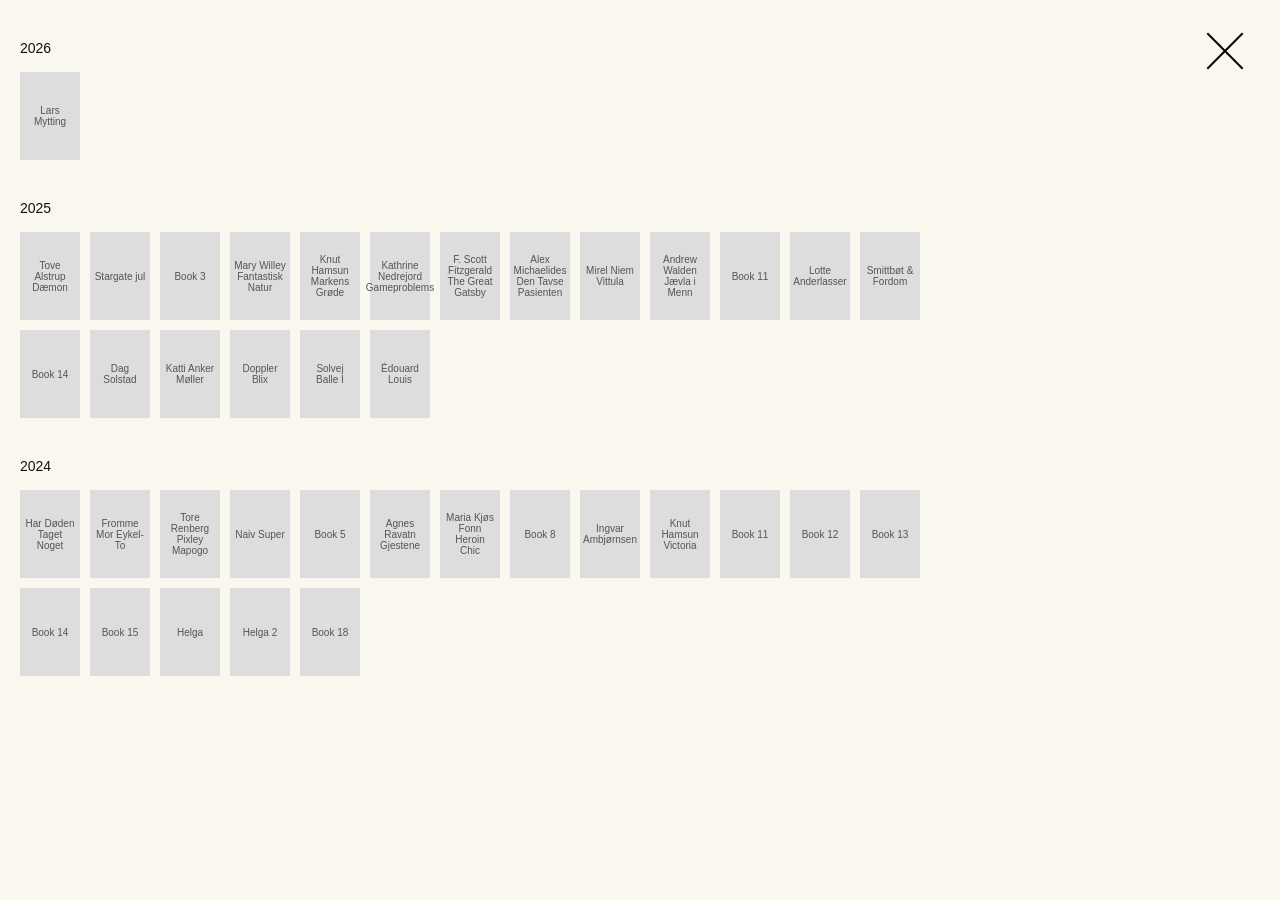
==== books.html @ 2b705463 "garden pages added" ====
<!DOCTYPE html>
<html lang="en">
<head>
    <meta charset="UTF-8">
    <meta name="viewport" content="width=device-width, initial-scale=1.0">
    <title>Books | Maia Piechocki</title>
    <style>
        body {
            background-color: #faf7ee;
            margin: 0;
            padding: 40px 20px;
            font-family: sans-serif;
        }

        .page-wrapper {
            max-width: 960px;
            position: relative;
        }

        .close-btn {
    position: fixed;
    top: 20px;
    right: 20px;
    cursor: pointer;
    width: 60px;
    height: 60px;
    }

    .close-btn::before,
    .close-btn::after {
        content: '';
        display: block;
        width: 50px;
        height: 2px;
        background: black;
        transform-origin: center;
        position: absolute;
        top: 50%;
    }
    .close-btn::before { transform: rotate(45deg); }
    .close-btn::after  { transform: rotate(-45deg); }

        .year-section {
            margin-bottom: 40px;
        }

        .year-label {
            font-size: 14px;
            margin: 0 0 16px 0;
            font-weight: normal;
            color: #111;
        }

        .book-grid {
            display: flex;
            flex-wrap: wrap;
            gap: 10px;
        }

        .book-cover {
            width: 60px;
            height: 88px;
            object-fit: cover;
            display: block;
            cursor: pointer;
            transition: opacity 0.2s;
        }

        .book-cover:hover {
            opacity: 0.75;
        }

        .book-placeholder {
            width: 60px;
            height: 88px;
            background-color: #ddd;
            display: flex;
            align-items: center;
            justify-content: center;
            font-size: 10px;
            text-align: center;
            padding: 4px;
            box-sizing: border-box;
            color: #555;
        }
    </style>
</head>
<body>
<div class="page-wrapper">

    <a href="garden.html" class="close-btn" aria-label="Close"></a>

    <div class="year-section">
        <p class="year-label">2026</p>
        <div class="book-grid">
            <div class="book-placeholder">Lars Mytting</div>
        </div>
    </div>

    <div class="year-section">
        <p class="year-label">2025</p>
        <div class="book-grid">
            <div class="book-placeholder">Tove Alstrup Dæmon</div>
            <div class="book-placeholder">Stargate jul</div>
            <div class="book-placeholder">Book 3</div>
            <div class="book-placeholder">Mary Willey Fantastisk Natur</div>
            <div class="book-placeholder">Knut Hamsun Markens Grøde</div>
            <div class="book-placeholder">Kathrine Nedrejord Gameproblems</div>
            <div class="book-placeholder">F. Scott Fitzgerald The Great Gatsby</div>
            <div class="book-placeholder">Alex Michaelides Den Tavse Pasienten</div>
            <div class="book-placeholder">Mirel Niem Vittula</div>
            <div class="book-placeholder">Andrew Walden Jævla i Menn</div>
            <div class="book-placeholder">Book 11</div>
            <div class="book-placeholder">Lotte Anderlasser</div>
            <div class="book-placeholder">Smittbøt &amp; Fordom</div>
            <div class="book-placeholder">Book 14</div>
            <div class="book-placeholder">Dag Solstad</div>
            <div class="book-placeholder">Katti Anker Møller</div>
            <div class="book-placeholder">Doppler Blix</div>
            <div class="book-placeholder">Solvej Balle I</div>
            <div class="book-placeholder">Édouard Louis</div>
        </div>
    </div>

    <div class="year-section">
        <p class="year-label">2024</p>
        <div class="book-grid">
            <div class="book-placeholder">Har Døden Taget Noget</div>
            <div class="book-placeholder">Fromme Mor Eykel-To</div>
            <div class="book-placeholder">Tore Renberg Pixley Mapogo</div>
            <div class="book-placeholder">Naiv Super</div>
            <div class="book-placeholder">Book 5</div>
            <div class="book-placeholder">Agnes Ravatn Gjestene</div>
            <div class="book-placeholder">Maria Kjøs Fonn Heroin Chic</div>
            <div class="book-placeholder">Book 8</div>
            <div class="book-placeholder">Ingvar Ambjørnsen</div>
            <div class="book-placeholder">Knut Hamsun Victoria</div>
            <div class="book-placeholder">Book 11</div>
            <div class="book-placeholder">Book 12</div>
            <div class="book-placeholder">Book 13</div>
            <div class="book-placeholder">Book 14</div>
            <div class="book-placeholder">Book 15</div>
            <div class="book-placeholder">Helga</div>
            <div class="book-placeholder">Helga 2</div>
            <div class="book-placeholder">Book 18</div>
        </div>
    </div>

</div>
</body>
</html>
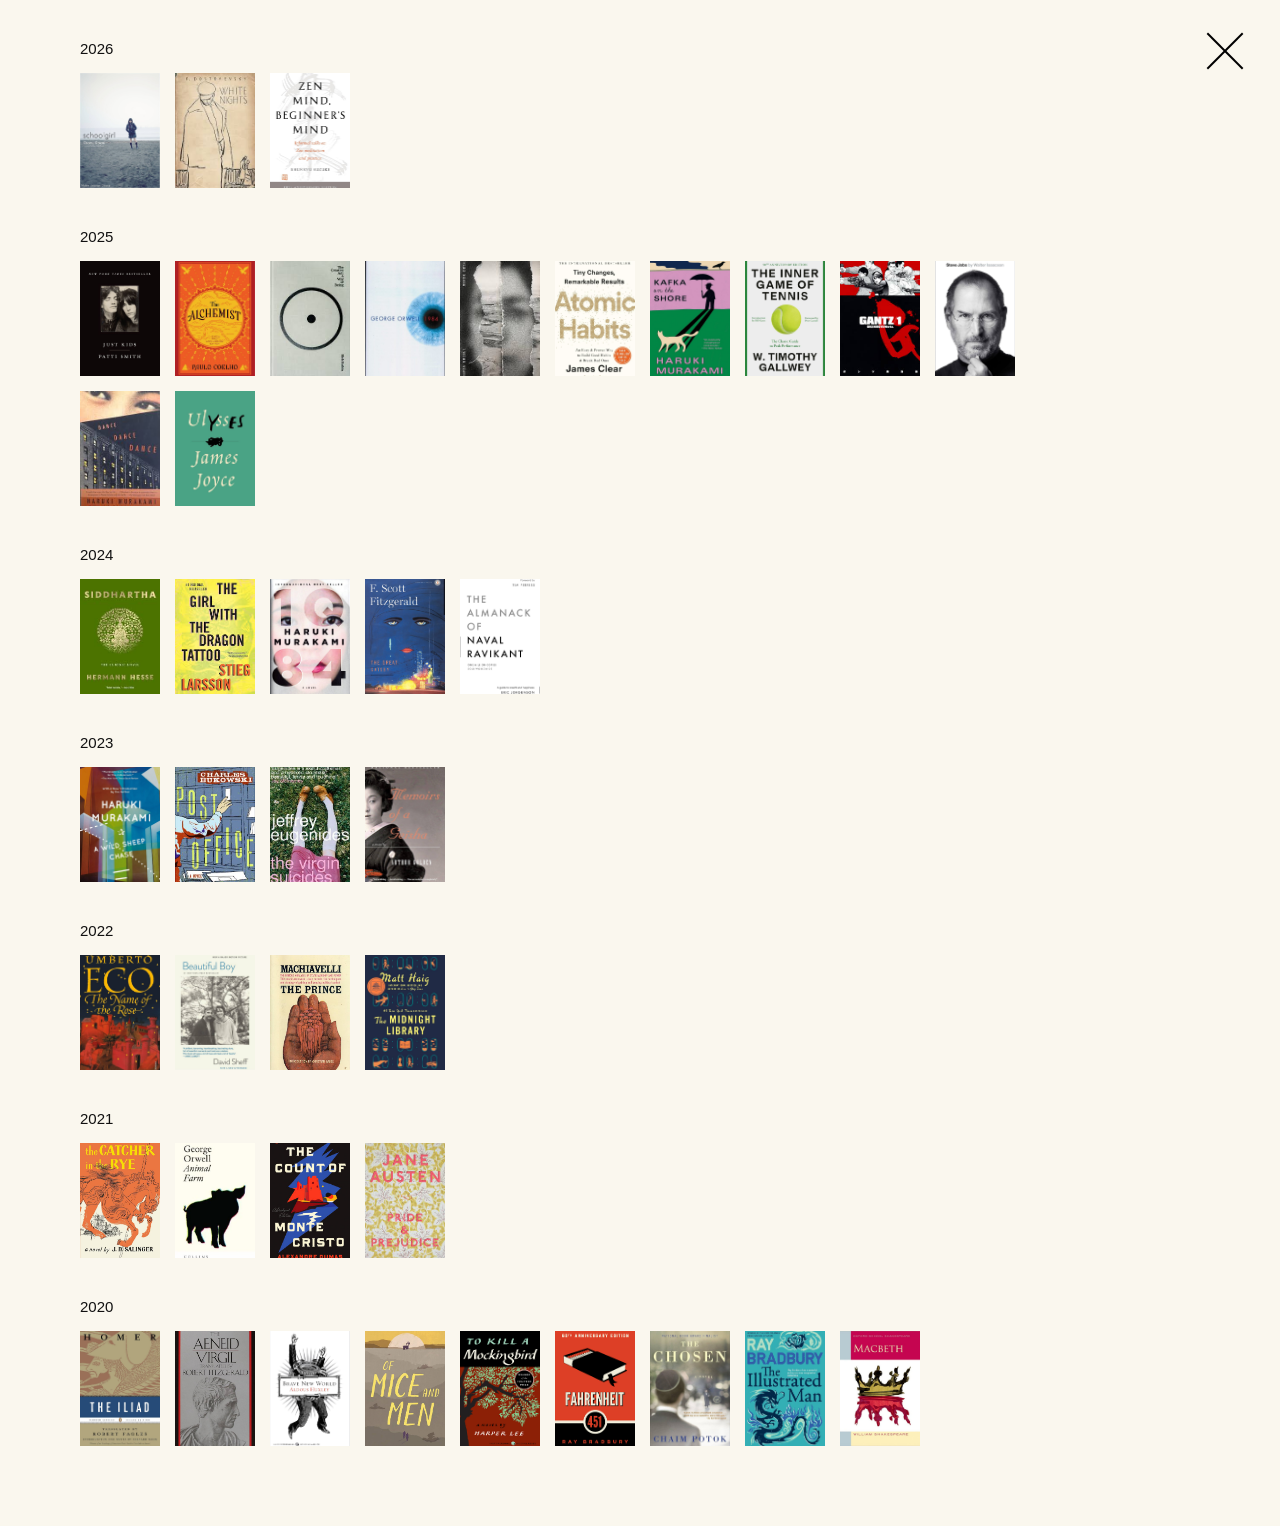
==== commit c08aff53: "garden v1" ====
--- a/books.html
+++ b/books.html
@@ -10,6 +10,7 @@
             margin: 0;
             padding: 40px 20px;
             font-family: sans-serif;
+            margin-left: 60px;
         }
 
         .page-wrapper {
@@ -18,34 +19,34 @@
         }
 
         .close-btn {
-    position: fixed;
-    top: 20px;
-    right: 20px;
-    cursor: pointer;
-    width: 60px;
-    height: 60px;
-    }
+            position: fixed;
+            top: 20px;
+            right: 20px;
+            cursor: pointer;
+            width: 60px;
+            height: 60px;
+        }
 
-    .close-btn::before,
-    .close-btn::after {
-        content: '';
-        display: block;
-        width: 50px;
-        height: 2px;
-        background: black;
-        transform-origin: center;
-        position: absolute;
-        top: 50%;
-    }
-    .close-btn::before { transform: rotate(45deg); }
-    .close-btn::after  { transform: rotate(-45deg); }
+        .close-btn::before,
+        .close-btn::after {
+            content: '';
+            display: block;
+            width: 50px;
+            height: 2px;
+            background: black;
+            transform-origin: center;
+            position: absolute;
+            top: 50%;
+        }
+        .close-btn::before { transform: rotate(45deg); }
+        .close-btn::after  { transform: rotate(-45deg); }
 
         .year-section {
             margin-bottom: 40px;
         }
 
         .year-label {
-            font-size: 14px;
+            font-size: 15px;
             margin: 0 0 16px 0;
             font-weight: normal;
             color: #111;
@@ -54,34 +55,28 @@
         .book-grid {
             display: flex;
             flex-wrap: wrap;
-            gap: 10px;
+            gap: 15px;
+
         }
 
-        .book-cover {
-            width: 60px;
-            height: 88px;
-            object-fit: cover;
+        .book {
+            width: 80px;
+            height: 115px;
+            overflow: hidden;
+            flex-shrink: 0;
             display: block;
-            cursor: pointer;
             transition: opacity 0.2s;
         }
 
-        .book-cover:hover {
+        .book:hover {
             opacity: 0.75;
         }
 
-        .book-placeholder {
-            width: 60px;
-            height: 88px;
-            background-color: #ddd;
-            display: flex;
-            align-items: center;
-            justify-content: center;
-            font-size: 10px;
-            text-align: center;
-            padding: 4px;
-            box-sizing: border-box;
-            color: #555;
+        .book img {
+            width: 100%;
+            height: 100%;
+            object-fit: cover;
+            display: block;
         }
     </style>
 </head>
@@ -93,58 +88,94 @@
     <div class="year-section">
         <p class="year-label">2026</p>
         <div class="book-grid">
-            <div class="book-placeholder">Lars Mytting</div>
+            <a class="book" href="https://www.goodreads.com/review/show/8318300298?book_show_action=false" target="_blank"><img src="books/schoolgirl.jpg" alt="Schoolgirl"></a>
+            <a class="book" href="https://www.goodreads.com/review/show/8318323016?book_show_action=false" target="_blank"><img src="books/whitenights.jpg" alt="Schoolgirl"></a>
+            <a class="book" href="https://www.goodreads.com/book/show/12483882-schoolgirl" target="_blank"><img src="books/zen.jpg" alt="Schoolgirl"></a>
         </div>
     </div>
 
     <div class="year-section">
         <p class="year-label">2025</p>
         <div class="book-grid">
-            <div class="book-placeholder">Tove Alstrup Dæmon</div>
-            <div class="book-placeholder">Stargate jul</div>
-            <div class="book-placeholder">Book 3</div>
-            <div class="book-placeholder">Mary Willey Fantastisk Natur</div>
-            <div class="book-placeholder">Knut Hamsun Markens Grøde</div>
-            <div class="book-placeholder">Kathrine Nedrejord Gameproblems</div>
-            <div class="book-placeholder">F. Scott Fitzgerald The Great Gatsby</div>
-            <div class="book-placeholder">Alex Michaelides Den Tavse Pasienten</div>
-            <div class="book-placeholder">Mirel Niem Vittula</div>
-            <div class="book-placeholder">Andrew Walden Jævla i Menn</div>
-            <div class="book-placeholder">Book 11</div>
-            <div class="book-placeholder">Lotte Anderlasser</div>
-            <div class="book-placeholder">Smittbøt &amp; Fordom</div>
-            <div class="book-placeholder">Book 14</div>
-            <div class="book-placeholder">Dag Solstad</div>
-            <div class="book-placeholder">Katti Anker Møller</div>
-            <div class="book-placeholder">Doppler Blix</div>
-            <div class="book-placeholder">Solvej Balle I</div>
-            <div class="book-placeholder">Édouard Louis</div>
+            <a class="book" href="https://www.goodreads.com/book/show/12483882-schoolgirl" target="_blank"><img src="books/justkids.jpg" alt="Schoolgirl"></a>
+            <a class="book" href="https://www.goodreads.com/book/show/12483882-schoolgirl" target="_blank"><img src="books/alchemist.jpg" alt="Schoolgirl"></a>
+            <a class="book" href="https://www.goodreads.com/book/show/12483882-schoolgirl" target="_blank"><img src="books/rick.jpg" alt="Schoolgirl"></a>
+            <a class="book" href="https://www.goodreads.com/book/show/12483882-schoolgirl" target="_blank"><img src="books/1984.jpg" alt="Schoolgirl"></a>
+            <a class="book" href="https://www.goodreads.com/book/show/12483882-schoolgirl" target="_blank"><img src="books/minor.jpg" alt="Schoolgirl"></a>
+            <a class="book" href="https://www.goodreads.com/book/show/12483882-schoolgirl" target="_blank"><img src="books/atomic.jpg" alt="Schoolgirl"></a>
+            <a class="book" href="https://www.goodreads.com/book/show/12483882-schoolgirl" target="_blank"><img src="books/kafkashor.jpg" alt="Schoolgirl"></a>
+            <a class="book" href="https://www.goodreads.com/book/show/12483882-schoolgirl" target="_blank"><img src="books/tennis.jpg" alt="Schoolgirl"></a>
+            <a class="book" href="https://www.goodreads.com/book/show/12483882-schoolgirl" target="_blank"><img src="books/gantz.jpg" alt="Schoolgirl"></a>
+            <a class="book" href="https://www.goodreads.com/book/show/12483882-schoolgirl" target="_blank"><img src="books/steve.jpg" alt="Schoolgirl"></a>
+            <a class="book" href="https://www.goodreads.com/book/show/12483882-schoolgirl" target="_blank"><img src="books/dance.jpg" alt="Schoolgirl"></a>
+            <a class="book" href="https://www.goodreads.com/book/show/12483882-schoolgirl" target="_blank"><img src="books/ulysses.jpg" alt="Schoolgirl"></a>
+
         </div>
     </div>
 
     <div class="year-section">
         <p class="year-label">2024</p>
         <div class="book-grid">
-            <div class="book-placeholder">Har Døden Taget Noget</div>
-            <div class="book-placeholder">Fromme Mor Eykel-To</div>
-            <div class="book-placeholder">Tore Renberg Pixley Mapogo</div>
-            <div class="book-placeholder">Naiv Super</div>
-            <div class="book-placeholder">Book 5</div>
-            <div class="book-placeholder">Agnes Ravatn Gjestene</div>
-            <div class="book-placeholder">Maria Kjøs Fonn Heroin Chic</div>
-            <div class="book-placeholder">Book 8</div>
-            <div class="book-placeholder">Ingvar Ambjørnsen</div>
-            <div class="book-placeholder">Knut Hamsun Victoria</div>
-            <div class="book-placeholder">Book 11</div>
-            <div class="book-placeholder">Book 12</div>
-            <div class="book-placeholder">Book 13</div>
-            <div class="book-placeholder">Book 14</div>
-            <div class="book-placeholder">Book 15</div>
-            <div class="book-placeholder">Helga</div>
-            <div class="book-placeholder">Helga 2</div>
-            <div class="book-placeholder">Book 18</div>
+            <a class="book" href="https://www.goodreads.com/book/show/12483882-schoolgirl" target="_blank"><img src="books/sidartha.jpg" alt="Schoolgirl"></a>
+            <a class="book" href="https://www.goodreads.com/book/show/12483882-schoolgirl" target="_blank"><img src="books/girldragon.jpg" alt="Schoolgirl"></a>
+            <a class="book" href="https://www.goodreads.com/book/show/12483882-schoolgirl" target="_blank"><img src="books/1q84.jpg" alt="Schoolgirl"></a>
+            <a class="book" href="https://www.goodreads.com/book/show/12483882-schoolgirl" target="_blank"><img src="books/gatsby.jpg" alt="Schoolgirl"></a>
+            <a class="book" href="https://www.goodreads.com/book/show/12483882-schoolgirl" target="_blank"><img src="books/almanack.jpg" alt="Schoolgirl"></a>
+
         </div>
     </div>
+
+    <div class="year-section">
+        <p class="year-label">2023</p>
+        <div class="book-grid">
+            <a class="book" href="https://www.goodreads.com/book/show/12483882-schoolgirl" target="_blank"><img src="books/sheepchase.jpg" alt="Schoolgirl"></a>
+            <a class="book" href="https://www.goodreads.com/book/show/12483882-schoolgirl" target="_blank"><img src="books/postoffice.jpg" alt="Schoolgirl"></a>
+            <a class="book" href="https://www.goodreads.com/book/show/12483882-schoolgirl" target="_blank"><img src="books/virginsuicides.jpg" alt="Schoolgirl"></a>
+            <a class="book" href="https://www.goodreads.com/book/show/12483882-schoolgirl" target="_blank"><img src="books/geisha.jpg" alt="Schoolgirl"></a>
+
+
+        </div>
+    </div>
+
+    <div class="year-section">
+        <p class="year-label">2022</p>
+        <div class="book-grid">
+            <a class="book" href="https://www.goodreads.com/book/show/12483882-schoolgirl" target="_blank"><img src="books/umberto.jpg" alt="Schoolgirl"></a>
+            <a class="book" href="https://www.goodreads.com/book/show/12483882-schoolgirl" target="_blank"><img src="books/beautifulboy.jpg" alt="Schoolgirl"></a>
+            <a class="book" href="https://www.goodreads.com/book/show/12483882-schoolgirl" target="_blank"><img src="books/prince.jpg" alt="Schoolgirl"></a>
+            <a class="book" href="https://www.goodreads.com/book/show/12483882-schoolgirl" target="_blank"><img src="books/midnightlibrary.jpg" alt="Schoolgirl"></a>
+
+        </div>
+    </div>
+
+    <div class="year-section">
+        <p class="year-label">2021</p>
+        <div class="book-grid">
+            <a class="book" href="https://www.goodreads.com/book/show/12483882-schoolgirl" target="_blank"><img src="books/catcher.jpg" alt="Schoolgirl"></a>
+            <a class="book" href="https://www.goodreads.com/book/show/12483882-schoolgirl" target="_blank"><img src="books/animalfarm.jpg" alt="Schoolgirl"></a>
+            <a class="book" href="https://www.goodreads.com/book/show/12483882-schoolgirl" target="_blank"><img src="books/countmonte.jpg" alt="Schoolgirl"></a>
+            <a class="book" href="https://www.goodreads.com/book/show/12483882-schoolgirl" target="_blank"><img src="books/prideprejudice.jpg" alt="Schoolgirl"></a>
+
+
+        </div>
+    </div>
+
+    <div class="year-section">
+        <p class="year-label">2020</p>
+        <div class="book-grid">
+            <a class="book" href="https://www.goodreads.com/book/show/12483882-schoolgirl" target="_blank"><img src="books/illiad.jpg" alt="Schoolgirl"></a>
+            <a class="book" href="https://www.goodreads.com/book/show/12483882-schoolgirl" target="_blank"><img src="books/aenead.jpg" alt="Schoolgirl"></a>
+            <a class="book" href="https://www.goodreads.com/book/show/12483882-schoolgirl" target="_blank"><img src="books/bravenew.jpg" alt="Schoolgirl"></a>
+            <a class="book" href="https://www.goodreads.com/book/show/12483882-schoolgirl" target="_blank"><img src="books/micemen.jpg" alt="Schoolgirl"></a>
+            <a class="book" href="https://www.goodreads.com/book/show/12483882-schoolgirl" target="_blank"><img src="books/mocking.png" alt="Schoolgirl"></a>
+            <a class="book" href="https://www.goodreads.com/book/show/12483882-schoolgirl" target="_blank"><img src="books/farenheit.png" alt="Schoolgirl"></a>
+            <a class="book" href="https://www.goodreads.com/book/show/12483882-schoolgirl" target="_blank"><img src="books/chosen.jpg" alt="Schoolgirl"></a>
+            <a class="book" href="https://www.goodreads.com/book/show/12483882-schoolgirl" target="_blank"><img src="books/illustrated.png" alt="Schoolgirl"></a>
+            <a class="book" href="https://www.goodreads.com/book/show/12483882-schoolgirl" target="_blank"><img src="books/macbeth.jpg" alt="Schoolgirl"></a>
+
+        </div>
+    </div>
+    
 
 </div>
 </body>
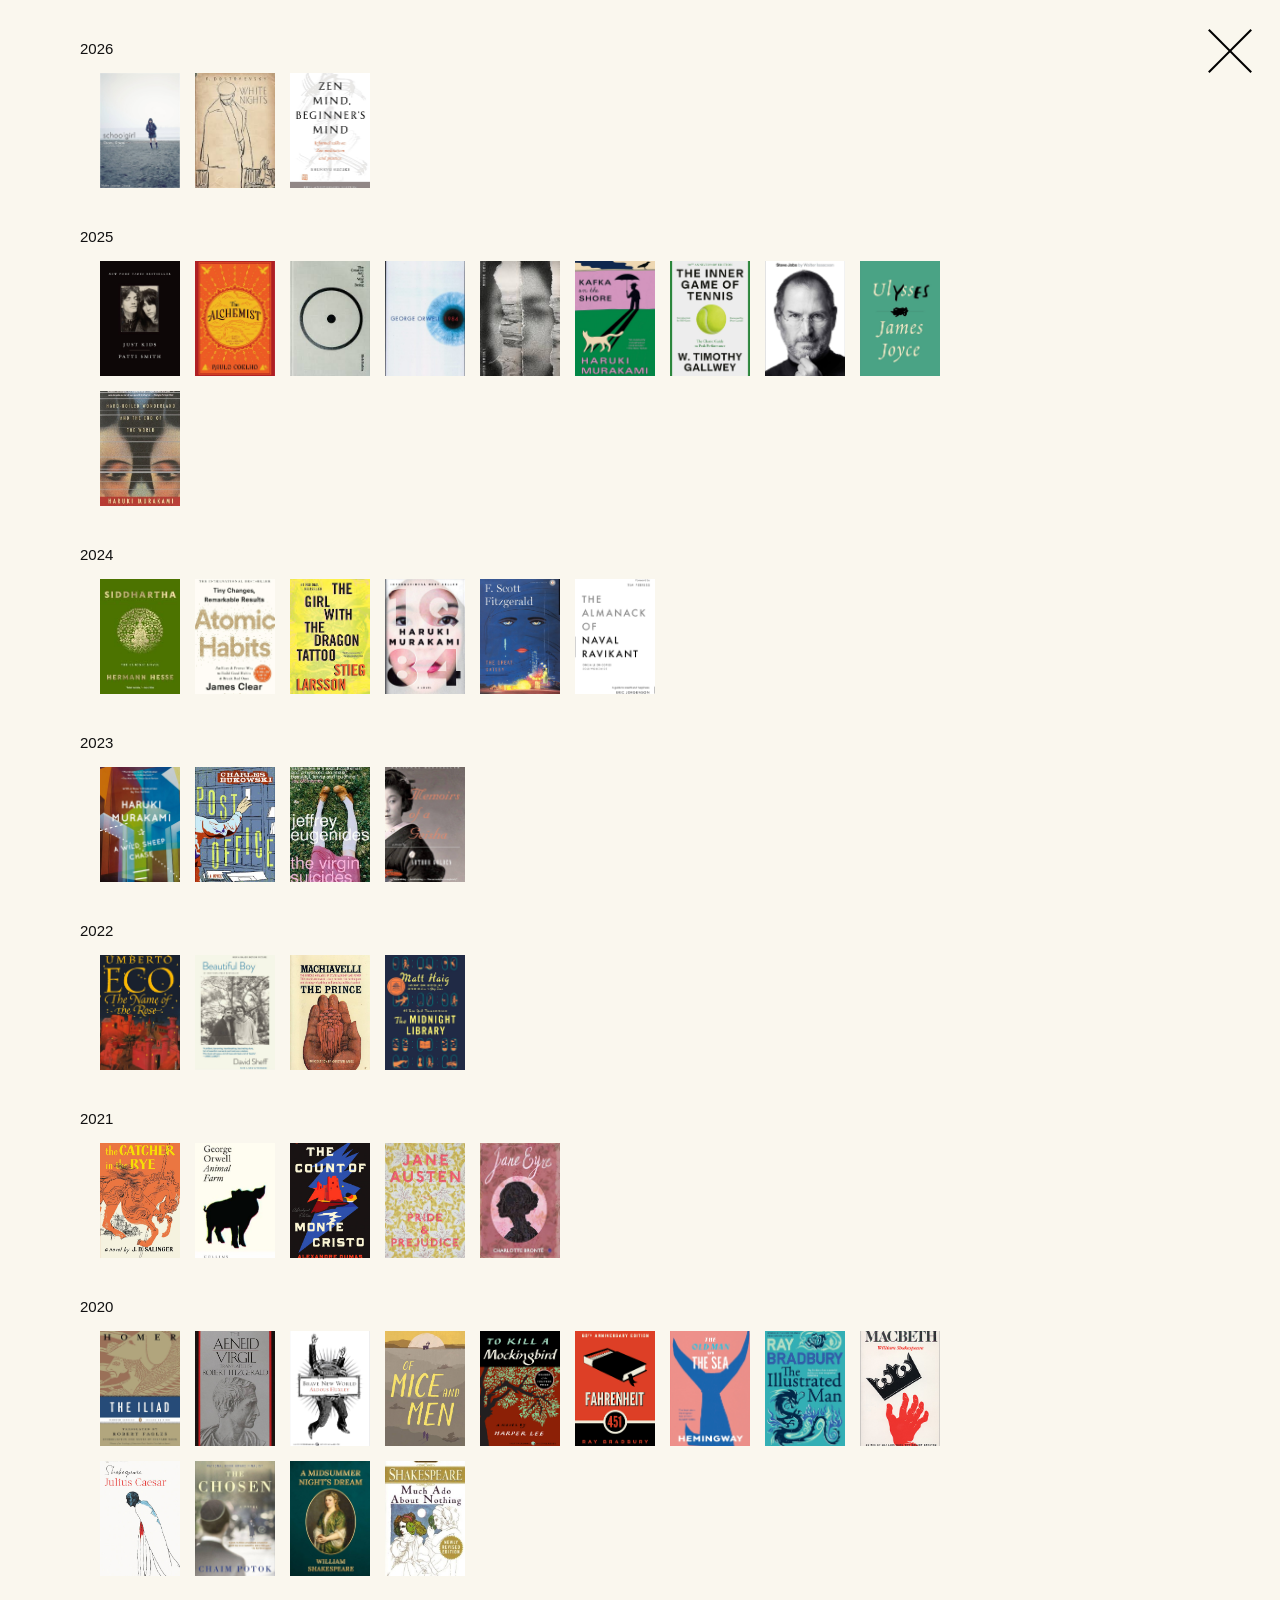
==== commit f5b11dd0: "books v2" ====
--- a/books.html
+++ b/books.html
@@ -3,6 +3,7 @@
 <head>
     <meta charset="UTF-8">
     <meta name="viewport" content="width=device-width, initial-scale=1.0">
+    <link rel="icon" type="image/png" href="sage.png">
     <title>Books | Maia Piechocki</title>
     <style>
         body {
@@ -31,7 +32,7 @@
         .close-btn::after {
             content: '';
             display: block;
-            width: 50px;
+            width: 60px;
             height: 2px;
             background: black;
             transform-origin: center;
@@ -56,6 +57,8 @@
             display: flex;
             flex-wrap: wrap;
             gap: 15px;
+            margin-right: 20px;
+            margin-left: 20px;
 
         }
 
@@ -89,26 +92,24 @@
         <p class="year-label">2026</p>
         <div class="book-grid">
             <a class="book" href="https://www.goodreads.com/review/show/8318300298?book_show_action=false" target="_blank"><img src="books/schoolgirl.jpg" alt="Schoolgirl"></a>
-            <a class="book" href="https://www.goodreads.com/review/show/8318323016?book_show_action=false" target="_blank"><img src="books/whitenights.jpg" alt="Schoolgirl"></a>
-            <a class="book" href="https://www.goodreads.com/book/show/12483882-schoolgirl" target="_blank"><img src="books/zen.jpg" alt="Schoolgirl"></a>
+            <a class="book" href="https://www.goodreads.com/review/show/8318323016?book_show_action=false" target="_blank"><img src="books/whitenights.jpg" alt="White Nights"></a>
+            <a class="book" href="https://www.goodreads.com/review/show/8418548493?book_show_action=false" target="_blank"><img src="books/zen.jpg" alt="Zen Mind, Beginner's Mind"></a>
         </div>
     </div>
 
     <div class="year-section">
         <p class="year-label">2025</p>
         <div class="book-grid">
-            <a class="book" href="https://www.goodreads.com/book/show/12483882-schoolgirl" target="_blank"><img src="books/justkids.jpg" alt="Schoolgirl"></a>
-            <a class="book" href="https://www.goodreads.com/book/show/12483882-schoolgirl" target="_blank"><img src="books/alchemist.jpg" alt="Schoolgirl"></a>
-            <a class="book" href="https://www.goodreads.com/book/show/12483882-schoolgirl" target="_blank"><img src="books/rick.jpg" alt="Schoolgirl"></a>
-            <a class="book" href="https://www.goodreads.com/book/show/12483882-schoolgirl" target="_blank"><img src="books/1984.jpg" alt="Schoolgirl"></a>
-            <a class="book" href="https://www.goodreads.com/book/show/12483882-schoolgirl" target="_blank"><img src="books/minor.jpg" alt="Schoolgirl"></a>
-            <a class="book" href="https://www.goodreads.com/book/show/12483882-schoolgirl" target="_blank"><img src="books/atomic.jpg" alt="Schoolgirl"></a>
-            <a class="book" href="https://www.goodreads.com/book/show/12483882-schoolgirl" target="_blank"><img src="books/kafkashor.jpg" alt="Schoolgirl"></a>
-            <a class="book" href="https://www.goodreads.com/book/show/12483882-schoolgirl" target="_blank"><img src="books/tennis.jpg" alt="Schoolgirl"></a>
-            <a class="book" href="https://www.goodreads.com/book/show/12483882-schoolgirl" target="_blank"><img src="books/gantz.jpg" alt="Schoolgirl"></a>
-            <a class="book" href="https://www.goodreads.com/book/show/12483882-schoolgirl" target="_blank"><img src="books/steve.jpg" alt="Schoolgirl"></a>
-            <a class="book" href="https://www.goodreads.com/book/show/12483882-schoolgirl" target="_blank"><img src="books/dance.jpg" alt="Schoolgirl"></a>
-            <a class="book" href="https://www.goodreads.com/book/show/12483882-schoolgirl" target="_blank"><img src="books/ulysses.jpg" alt="Schoolgirl"></a>
+            <a class="book" href="https://www.goodreads.com/book/show/206318521-just-kids?from_search=true&from_srp=true&qid=UhIQYWpL0v&rank=1" target="_blank"><img src="books/justkids.jpg" alt="Just Kids"></a>
+            <a class="book" href="https://www.goodreads.com/book/show/18144590-the-alchemist?from_search=true&from_srp=true&qid=4u3EKfJX54&rank=1" target="_blank"><img src="books/alchemist.jpg" alt="The Alchemist"></a>
+            <a class="book" href="https://www.goodreads.com/book/show/60965426-the-creative-act?ref=nav_sb_ss_1_11" target="_blank"><img src="books/rick.jpg" alt="The Creative Act"></a>
+            <a class="book" href="https://www.goodreads.com/book/show/61439040-1984?ref=nav_sb_ss_1_4" target="_blank"><img src="books/1984.jpg" alt="1984"></a>
+            <a class="book" href="https://www.goodreads.com/book/show/52045757-minor-detail?from_search=true&from_srp=true&qid=BuoX1ZwEjN&rank=1" target="_blank"><img src="books/minor.jpg" alt="Minor Detail"></a>
+            <a class="book" href="https://www.goodreads.com/book/show/239775146-kafka-on-the-shore?from_search=true&from_srp=true&qid=oVGZYO3XTv&rank=1" target="_blank"><img src="books/kafkashor.jpg" alt="Kafka on the Shore"></a>
+            <a class="book" href="https://www.goodreads.com/book/show/905.The_Inner_Game_of_Tennis?ref=nav_sb_ss_1_20" target="_blank"><img src="books/tennis.jpg" alt="The Inner Game of Tennis"></a>
+            <a class="book" href="https://www.goodreads.com/book/show/11084145-steve-jobs?from_search=true&from_srp=true&qid=cWtU7fkjxY&rank=1" target="_blank"><img src="books/steve.jpg" alt="Steve Jobs""></a>
+            <a class="book" href="https://www.goodreads.com/book/show/338798.Ulysses?ref=nav_sb_ss_1_7" target="_blank"><img src="books/ulysses.jpg" alt="Ulysses"></a>
+            <a class="book" href="https://www.goodreads.com/book/show/10374.Hard_Boiled_Wonderland_and_the_End_of_the_World?from_search=true&from_srp=true&qid=1eY2zUrQJG&rank=7" target="_blank"><img src="books/hardboiled.jpg" alt="Hard Boiled Wonderland"></a>
 
         </div>
     </div>
@@ -116,11 +117,12 @@
     <div class="year-section">
         <p class="year-label">2024</p>
         <div class="book-grid">
-            <a class="book" href="https://www.goodreads.com/book/show/12483882-schoolgirl" target="_blank"><img src="books/sidartha.jpg" alt="Schoolgirl"></a>
-            <a class="book" href="https://www.goodreads.com/book/show/12483882-schoolgirl" target="_blank"><img src="books/girldragon.jpg" alt="Schoolgirl"></a>
-            <a class="book" href="https://www.goodreads.com/book/show/12483882-schoolgirl" target="_blank"><img src="books/1q84.jpg" alt="Schoolgirl"></a>
-            <a class="book" href="https://www.goodreads.com/book/show/12483882-schoolgirl" target="_blank"><img src="books/gatsby.jpg" alt="Schoolgirl"></a>
-            <a class="book" href="https://www.goodreads.com/book/show/12483882-schoolgirl" target="_blank"><img src="books/almanack.jpg" alt="Schoolgirl"></a>
+            <a class="book" href="https://www.goodreads.com/book/show/52036.Siddhartha?ref=nav_sb_ss_1_4" target="_blank"><img src="books/sidartha.jpg" alt="Siddartha"></a>
+            <a class="book" href="https://www.goodreads.com/book/show/40121378-atomic-habits?from_search=true&from_srp=true&qid=7y1YqTeZqz&rank=1" target="_blank"><img src="books/atomic.jpg" alt="Atomic Habits"></a>
+            <a class="book" href="https://www.goodreads.com/book/show/2429135.The_Girl_With_the_Dragon_Tattoo?ref=nav_sb_ss_1_16" target="_blank"><img src="books/girldragon.jpg" alt="The Girl with the Dragon Tattoo"></a>
+            <a class="book" href="https://www.goodreads.com/book/show/10357575-1q84?from_search=true&from_srp=true&qid=09uWZgqhvr&rank=1" target="_blank"><img src="books/1q84.jpg" alt="1q84"></a>
+            <a class="book" href="https://www.goodreads.com/book/show/41733839-the-great-gatsby?from_search=true&from_srp=true&qid=xJn6LoxGCj&rank=1" target="_blank"><img src="books/gatsby.jpg" alt="The Great Gatsby"></a>
+            <a class="book" href="https://www.goodreads.com/book/show/12483882-schoolgirl" target="_blank"><img src="books/almanack.jpg" alt="Almanack"></a>
 
         </div>
     </div>
@@ -128,10 +130,10 @@
     <div class="year-section">
         <p class="year-label">2023</p>
         <div class="book-grid">
-            <a class="book" href="https://www.goodreads.com/book/show/12483882-schoolgirl" target="_blank"><img src="books/sheepchase.jpg" alt="Schoolgirl"></a>
-            <a class="book" href="https://www.goodreads.com/book/show/12483882-schoolgirl" target="_blank"><img src="books/postoffice.jpg" alt="Schoolgirl"></a>
-            <a class="book" href="https://www.goodreads.com/book/show/12483882-schoolgirl" target="_blank"><img src="books/virginsuicides.jpg" alt="Schoolgirl"></a>
-            <a class="book" href="https://www.goodreads.com/book/show/12483882-schoolgirl" target="_blank"><img src="books/geisha.jpg" alt="Schoolgirl"></a>
+            <a class="book" href="https://www.goodreads.com/book/show/11298.A_Wild_Sheep_Chase?from_search=true&from_srp=true&qid=Sy3zSw1zT9&rank=1" target="_blank"><img src="books/sheepchase.jpg" alt="Sheep Chase"></a>
+            <a class="book" href="https://www.goodreads.com/book/show/40409718-post-office?ref=nav_sb_ss_1_11" target="_blank"><img src="books/postoffice.jpg" alt="Post Office"></a>
+            <a class="book" href="https://www.goodreads.com/book/show/10956.The_Virgin_Suicides?from_search=true&from_srp=true&qid=C0MKG7YkNR&rank=1 target="_blank"><img src="books/virginsuicides.jpg" alt="Virgin Suicides"></a>
+            <a class="book" href="https://www.goodreads.com/book/show/929.Memoirs_of_a_Geisha?ref=nav_sb_ss_1_19" target="_blank"><img src="books/geisha.jpg" alt="Memoirs of a Geisha"></a>
 
 
         </div>
@@ -140,10 +142,10 @@
     <div class="year-section">
         <p class="year-label">2022</p>
         <div class="book-grid">
-            <a class="book" href="https://www.goodreads.com/book/show/12483882-schoolgirl" target="_blank"><img src="books/umberto.jpg" alt="Schoolgirl"></a>
-            <a class="book" href="https://www.goodreads.com/book/show/12483882-schoolgirl" target="_blank"><img src="books/beautifulboy.jpg" alt="Schoolgirl"></a>
-            <a class="book" href="https://www.goodreads.com/book/show/12483882-schoolgirl" target="_blank"><img src="books/prince.jpg" alt="Schoolgirl"></a>
-            <a class="book" href="https://www.goodreads.com/book/show/12483882-schoolgirl" target="_blank"><img src="books/midnightlibrary.jpg" alt="Schoolgirl"></a>
+            <a class="book" href="https://www.goodreads.com/book/show/119073.The_Name_of_the_Rose?ac=1&from_search=true&qid=8MNzWDVwf1&rank=1" target="_blank"><img src="books/umberto.jpg" alt="Name of the Rose"></a>
+            <a class="book" href="https://www.goodreads.com/book/show/35721089-beautiful-boy?ref=nav_sb_ss_1_13" target="_blank"><img src="books/beautifulboy.jpg" alt="Beautiful Boy"></a>
+            <a class="book" href="https://www.goodreads.com/book/show/28862.The_Prince?ref=nav_sb_ss_5_10" target="_blank"><img src="books/prince.jpg" alt="The prince"></a>
+            <a class="book" href="https://www.goodreads.com/book/show/52578297-the-midnight-library?ref=nav_sb_ss_1_5" target="_blank"><img src="books/midnightlibrary.jpg" alt="Midnight Library"></a>
 
         </div>
     </div>
@@ -151,10 +153,12 @@
     <div class="year-section">
         <p class="year-label">2021</p>
         <div class="book-grid">
-            <a class="book" href="https://www.goodreads.com/book/show/12483882-schoolgirl" target="_blank"><img src="books/catcher.jpg" alt="Schoolgirl"></a>
-            <a class="book" href="https://www.goodreads.com/book/show/12483882-schoolgirl" target="_blank"><img src="books/animalfarm.jpg" alt="Schoolgirl"></a>
-            <a class="book" href="https://www.goodreads.com/book/show/12483882-schoolgirl" target="_blank"><img src="books/countmonte.jpg" alt="Schoolgirl"></a>
-            <a class="book" href="https://www.goodreads.com/book/show/12483882-schoolgirl" target="_blank"><img src="books/prideprejudice.jpg" alt="Schoolgirl"></a>
+            <a class="book" href="https://www.goodreads.com/book/show/5107.The_Catcher_in_the_Rye?from_search=true&from_srp=true&qid=wQlOPumb3c&rank=1" target="_blank"><img src="books/catcher.jpg" alt="Catcher in the Rye"></a>
+            <a class="book" href="https://www.goodreads.com/book/show/170448.Animal_Farm?from_search=true&from_srp=true&qid=8BfVMAnhFV&rank=1" target="_blank"><img src="books/animalfarm.jpg" alt="Animal Farm"></a>
+            <a class="book" href="https://www.goodreads.com/book/show/7126.The_Count_of_Monte_Cristo?ref=nav_sb_ss_1_14" target="_blank"><img src="books/countmonte.jpg" alt="Count of Monte Cristo"></a>
+            <a class="book" href="https://www.goodreads.com/book/show/129915654-pride-and-prejudice?ref=nav_sb_ss_1_5" target="_blank"><img src="books/prideprejudice.jpg" alt="Pride and Prejudice"></a>
+            <a class="book" href="https://www.goodreads.com/book/show/10210.Jane_Eyre?ac=1&from_search=true&qid=Im52ghXy46&rank=1" target="_blank"><img src="books/janeeyre.jpg" alt="Jane Eyre"></a>
+
 
 
         </div>
@@ -163,15 +167,20 @@
     <div class="year-section">
         <p class="year-label">2020</p>
         <div class="book-grid">
-            <a class="book" href="https://www.goodreads.com/book/show/12483882-schoolgirl" target="_blank"><img src="books/illiad.jpg" alt="Schoolgirl"></a>
-            <a class="book" href="https://www.goodreads.com/book/show/12483882-schoolgirl" target="_blank"><img src="books/aenead.jpg" alt="Schoolgirl"></a>
-            <a class="book" href="https://www.goodreads.com/book/show/12483882-schoolgirl" target="_blank"><img src="books/bravenew.jpg" alt="Schoolgirl"></a>
-            <a class="book" href="https://www.goodreads.com/book/show/12483882-schoolgirl" target="_blank"><img src="books/micemen.jpg" alt="Schoolgirl"></a>
-            <a class="book" href="https://www.goodreads.com/book/show/12483882-schoolgirl" target="_blank"><img src="books/mocking.png" alt="Schoolgirl"></a>
-            <a class="book" href="https://www.goodreads.com/book/show/12483882-schoolgirl" target="_blank"><img src="books/farenheit.png" alt="Schoolgirl"></a>
-            <a class="book" href="https://www.goodreads.com/book/show/12483882-schoolgirl" target="_blank"><img src="books/chosen.jpg" alt="Schoolgirl"></a>
-            <a class="book" href="https://www.goodreads.com/book/show/12483882-schoolgirl" target="_blank"><img src="books/illustrated.png" alt="Schoolgirl"></a>
-            <a class="book" href="https://www.goodreads.com/book/show/12483882-schoolgirl" target="_blank"><img src="books/macbeth.jpg" alt="Schoolgirl"></a>
+            <a class="book" href="https://www.goodreads.com/book/show/9542749-the-illiad-of-homer?from_search=true&from_srp=true&qid=qLPki4Rueq&rank=1" target="_blank"><img src="books/illiad.jpg" alt="Illiad"></a>
+            <a class="book" href="https://www.goodreads.com/book/show/9581366-aenid?ref=nav_sb_ss_2_4" target="_blank"><img src="books/aenead.jpg" alt="Aenid"></a>
+            <a class="book" href="https://www.goodreads.com/book/show/5129.Brave_New_World?ref=nav_sb_ss_1_3" target="_blank"><img src="books/bravenew.jpg" alt="Brave New World"></a>
+            <a class="book" href="https://www.goodreads.com/book/show/890.Of_Mice_and_Men?from_search=true&from_srp=true&qid=oBUxP32Msg&rank=1" target="_blank"><img src="books/micemen.jpg" alt="Of Mice and Men"></a>
+            <a class="book" href="https://www.goodreads.com/book/show/56916837-to-kill-a-mockingbird?ref=nav_sb_ss_1_7" target="_blank"><img src="books/mocking.png" alt="To Kill a Mockingbird"></a>
+            <a class="book" href ="https://www.goodreads.com/book/show/56302573-farenheit-451?ref=nav_sb_ss_1_8" target="_blank"><img src="books/farenheit.png" alt="Farenheit 451"></a>
+            <a class="book" href="https://www.goodreads.com/book/show/2165.The_Old_Man_and_the_Sea?ref=nav_sb_ss_1_19" target="_blank"><img src="books/oldmansea.jpg" alt="Old Man and the Sea"></a>
+            <a class="book" href="https://www.goodreads.com/book/show/24830.The_Illustrated_Man?ref=nav_sb_ss_1_15" target="_blank"><img src="books/illustrated.png" alt="Illustrated Man"></a>
+            <a class="book" href="https://www.goodreads.com/book/show/43913694-macbeth?ref=nav_sb_ss_1_7" target="_blank"><img src="books/macbeth.jpg" alt="Macbeth"></a>
+            <a class="book" href="https://www.goodreads.com/book/show/13006.Julius_Caesar" target="_blank"><img src="books/caesar.jpg" alt="Julius Caesar"></a>
+            <a class="book" href="https://www.goodreads.com/book/show/187181.The_Chosen?ref=nav_sb_ss_1_10" target="_blank"><img src="books/chosen.jpg" alt="The Chosen"></a>
+            <a class="book" href="https://www.goodreads.com/book/show/1622.A_Midsummer_Night_s_Dream" target="_blank"><img src="books/midsummer.jpg" alt="Midsummer Night's Dream"></a>
+            <a class="book" href="https://www.goodreads.com/book/show/12957.Much_Ado_About_Nothing" target="_blank"><img src="books/muchado.jpg" alt="Much Ado About Nothing"></a>
+
 
         </div>
     </div>
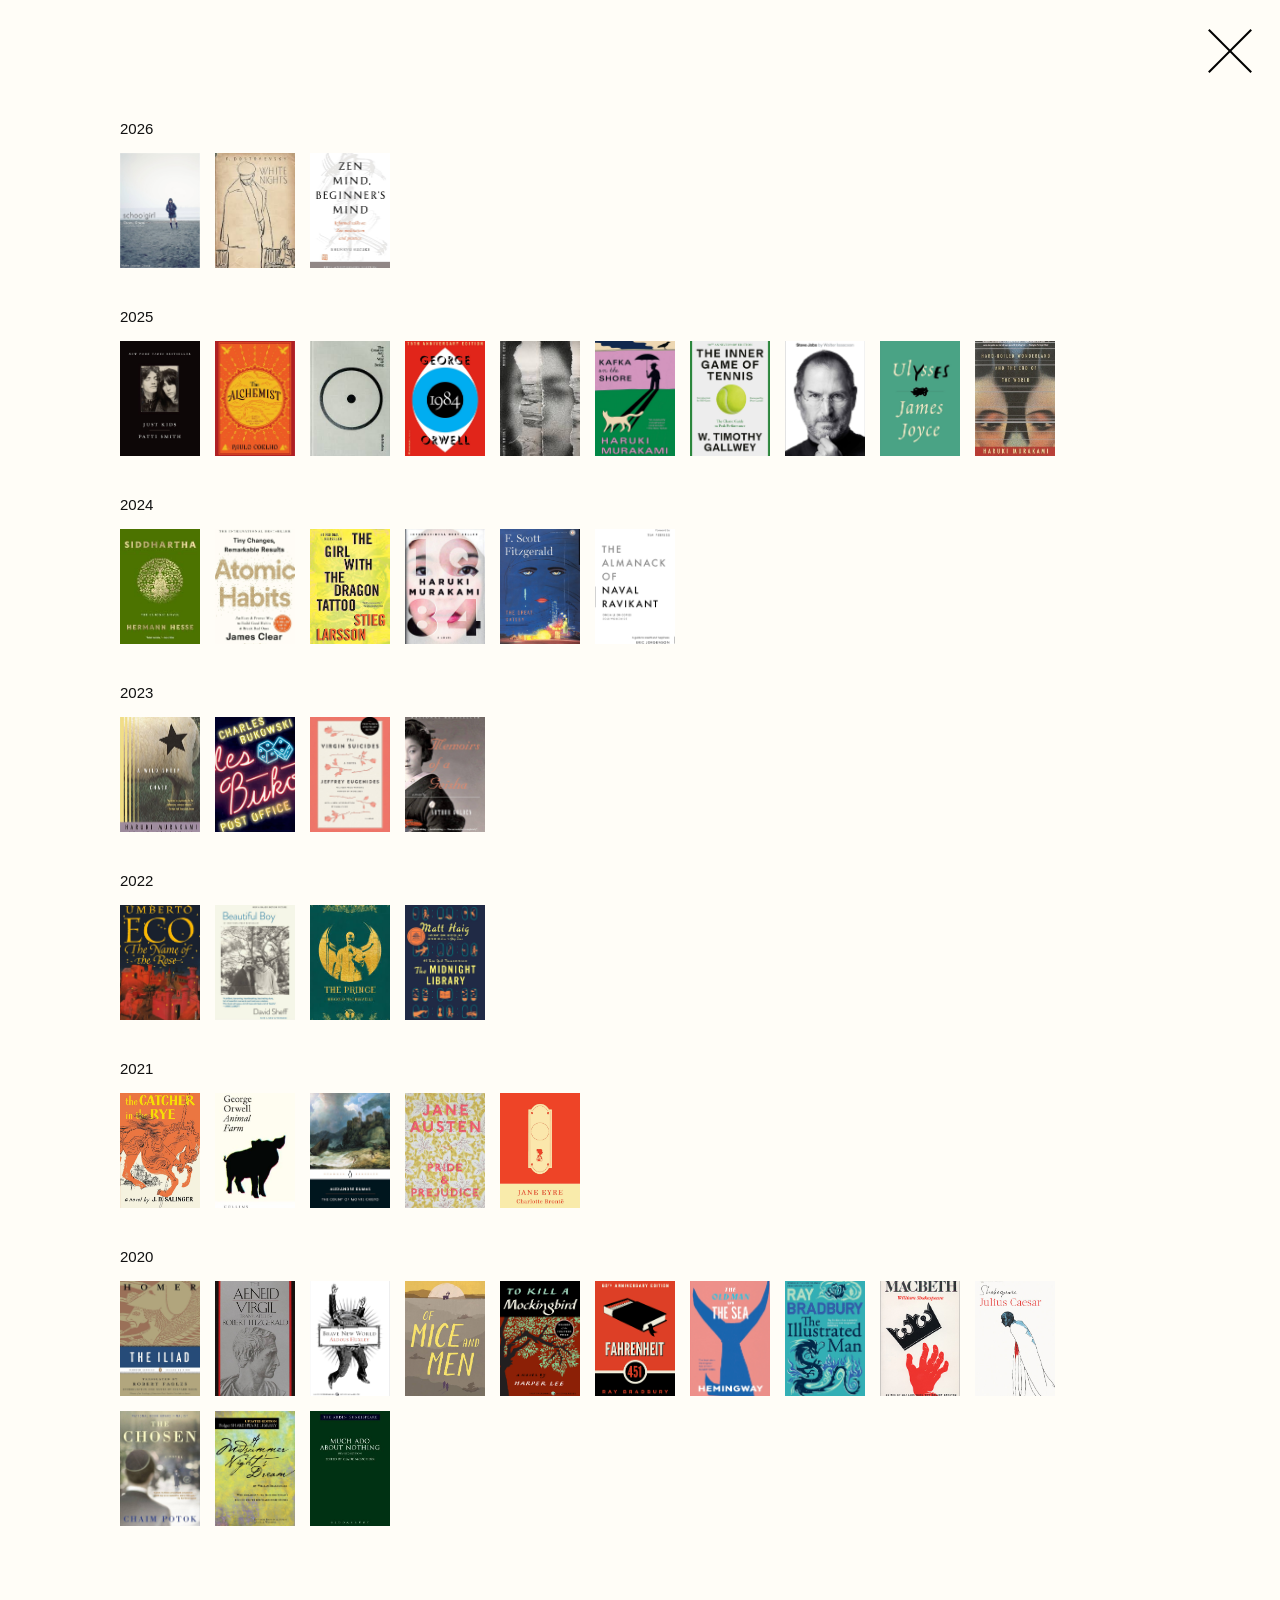
==== commit 75276a89: "font, about, colors" ====
--- a/books.html
+++ b/books.html
@@ -7,11 +7,13 @@
     <title>Books | Maia Piechocki</title>
     <style>
         body {
-            background-color: #faf7ee;
+            background-color: #fffdf7;
             margin: 0;
             padding: 40px 20px;
             font-family: sans-serif;
-            margin-left: 60px;
+            margin-left: 100px;
+            margin-top: 80px;
+
         }
 
         .page-wrapper {
@@ -57,8 +59,6 @@
             display: flex;
             flex-wrap: wrap;
             gap: 15px;
-            margin-right: 20px;
-            margin-left: 20px;
 
         }
 
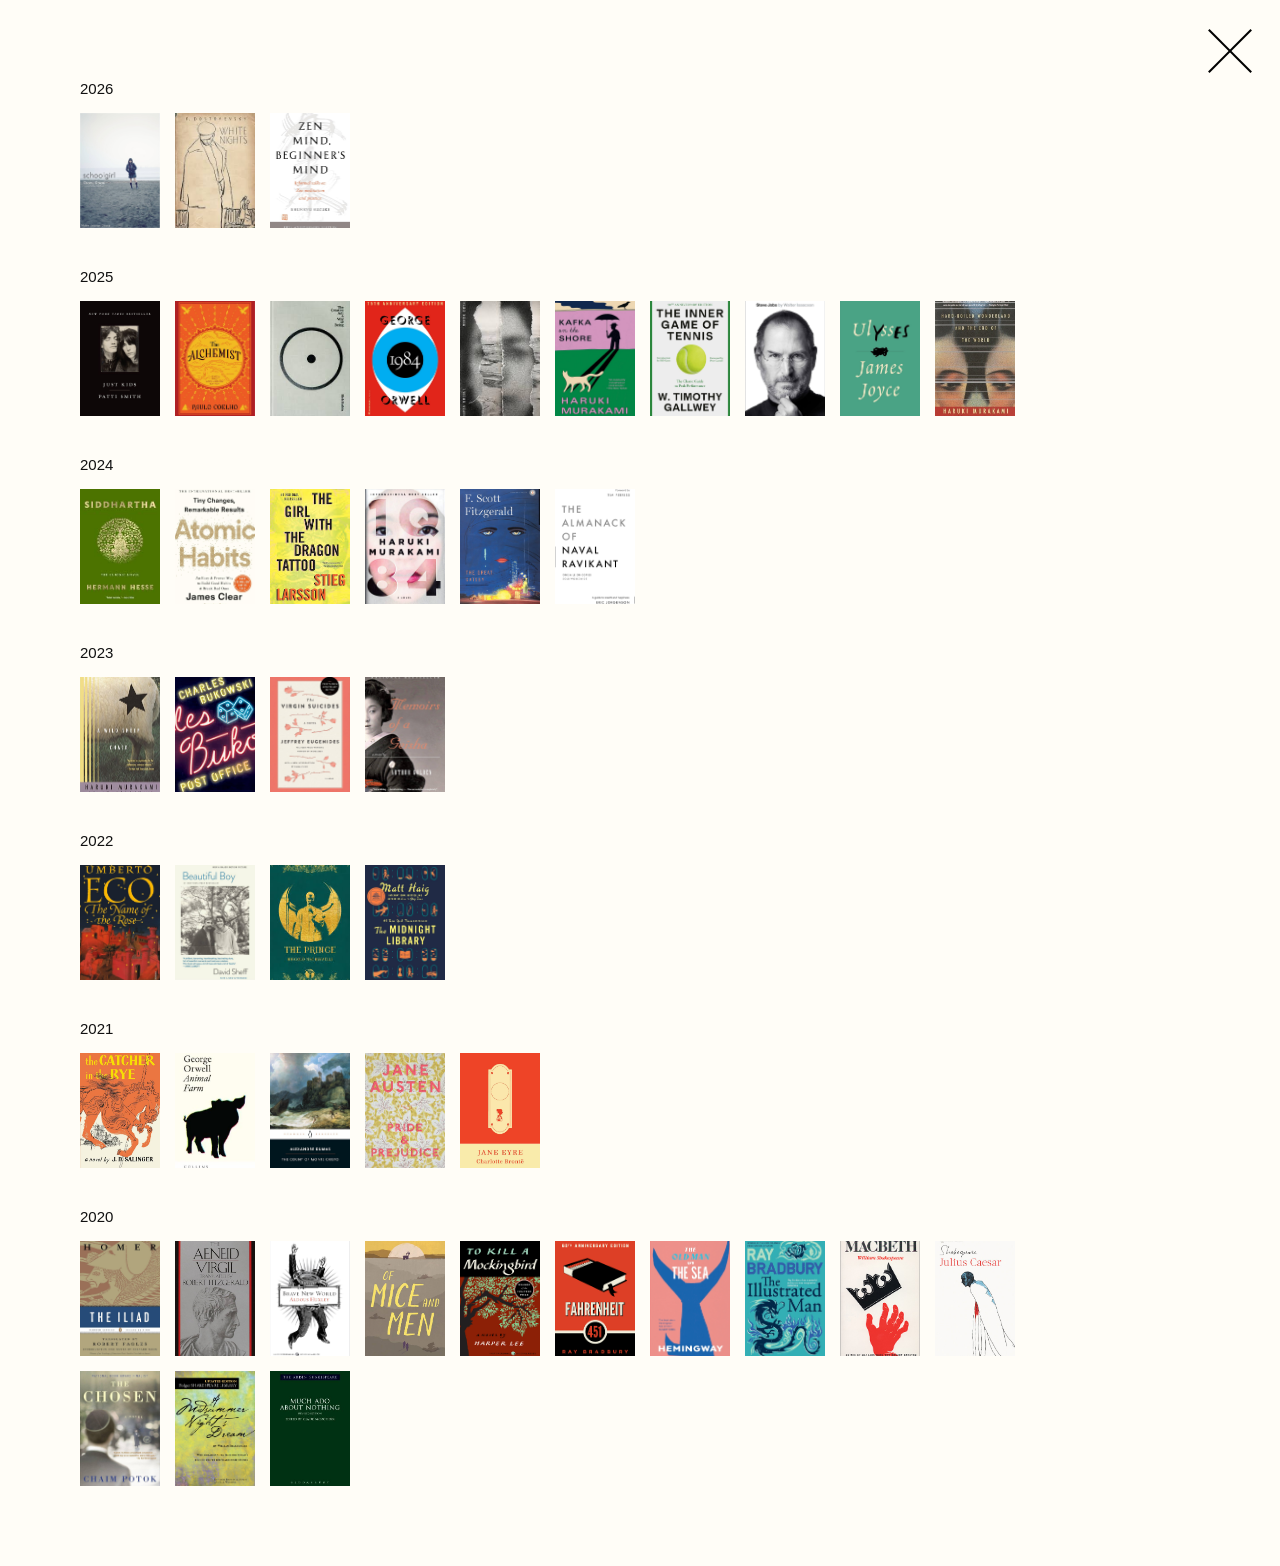
==== commit f9a5ea0e: "mobilev1" ====
--- a/books.html
+++ b/books.html
@@ -9,11 +9,9 @@
         body {
             background-color: #fffdf7;
             margin: 0;
-            padding: 40px 20px;
+            padding: 80px 40px 40px 80px;
             font-family: sans-serif;
-            margin-left: 100px;
-            margin-top: 80px;
-
+            box-sizing: border-box;
         }
 
         .page-wrapper {
@@ -59,7 +57,6 @@
             display: flex;
             flex-wrap: wrap;
             gap: 15px;
-
         }
 
         .book {
@@ -80,6 +77,34 @@
             height: 100%;
             object-fit: cover;
             display: block;
+            border-radius: 0 !important;
+        }
+
+        @media (max-width: 768px) {
+            body {
+                padding: 60px 16px 40px 16px;
+            }
+
+            .close-btn {
+                width: 40px;
+                height: 40px;
+                top: 16px;
+                right: 16px;
+            }
+
+            .close-btn::before,
+            .close-btn::after {
+                width: 40px;
+            }
+
+            .book {
+                width: 65px;
+                height: 95px;
+            }
+
+            .book-grid {
+                gap: 10px;
+            }
         }
     </style>
 </head>
@@ -100,91 +125,80 @@
     <div class="year-section">
         <p class="year-label">2025</p>
         <div class="book-grid">
-            <a class="book" href="https://www.goodreads.com/book/show/206318521-just-kids?from_search=true&from_srp=true&qid=UhIQYWpL0v&rank=1" target="_blank"><img src="books/justkids.jpg" alt="Just Kids"></a>
-            <a class="book" href="https://www.goodreads.com/book/show/18144590-the-alchemist?from_search=true&from_srp=true&qid=4u3EKfJX54&rank=1" target="_blank"><img src="books/alchemist.jpg" alt="The Alchemist"></a>
-            <a class="book" href="https://www.goodreads.com/book/show/60965426-the-creative-act?ref=nav_sb_ss_1_11" target="_blank"><img src="books/rick.jpg" alt="The Creative Act"></a>
-            <a class="book" href="https://www.goodreads.com/book/show/61439040-1984?ref=nav_sb_ss_1_4" target="_blank"><img src="books/1984.jpg" alt="1984"></a>
-            <a class="book" href="https://www.goodreads.com/book/show/52045757-minor-detail?from_search=true&from_srp=true&qid=BuoX1ZwEjN&rank=1" target="_blank"><img src="books/minor.jpg" alt="Minor Detail"></a>
-            <a class="book" href="https://www.goodreads.com/book/show/239775146-kafka-on-the-shore?from_search=true&from_srp=true&qid=oVGZYO3XTv&rank=1" target="_blank"><img src="books/kafkashor.jpg" alt="Kafka on the Shore"></a>
-            <a class="book" href="https://www.goodreads.com/book/show/905.The_Inner_Game_of_Tennis?ref=nav_sb_ss_1_20" target="_blank"><img src="books/tennis.jpg" alt="The Inner Game of Tennis"></a>
-            <a class="book" href="https://www.goodreads.com/book/show/11084145-steve-jobs?from_search=true&from_srp=true&qid=cWtU7fkjxY&rank=1" target="_blank"><img src="books/steve.jpg" alt="Steve Jobs""></a>
-            <a class="book" href="https://www.goodreads.com/book/show/338798.Ulysses?ref=nav_sb_ss_1_7" target="_blank"><img src="books/ulysses.jpg" alt="Ulysses"></a>
-            <a class="book" href="https://www.goodreads.com/book/show/10374.Hard_Boiled_Wonderland_and_the_End_of_the_World?from_search=true&from_srp=true&qid=1eY2zUrQJG&rank=7" target="_blank"><img src="books/hardboiled.jpg" alt="Hard Boiled Wonderland"></a>
-
+            <a class="book" href="https://www.goodreads.com/book/show/206318521-just-kids" target="_blank"><img src="books/justkids.jpg" alt="Just Kids"></a>
+            <a class="book" href="https://www.goodreads.com/book/show/18144590-the-alchemist" target="_blank"><img src="books/alchemist.jpg" alt="The Alchemist"></a>
+            <a class="book" href="https://www.goodreads.com/book/show/60965426-the-creative-act" target="_blank"><img src="books/rick.jpg" alt="The Creative Act"></a>
+            <a class="book" href="https://www.goodreads.com/book/show/61439040-1984" target="_blank"><img src="books/1984.jpg" alt="1984"></a>
+            <a class="book" href="https://www.goodreads.com/book/show/52045757-minor-detail" target="_blank"><img src="books/minor.jpg" alt="Minor Detail"></a>
+            <a class="book" href="https://www.goodreads.com/book/show/239775146-kafka-on-the-shore" target="_blank"><img src="books/kafkashor.jpg" alt="Kafka on the Shore"></a>
+            <a class="book" href="https://www.goodreads.com/book/show/905.The_Inner_Game_of_Tennis" target="_blank"><img src="books/tennis.jpg" alt="The Inner Game of Tennis"></a>
+            <a class="book" href="https://www.goodreads.com/book/show/11084145-steve-jobs" target="_blank"><img src="books/steve.jpg" alt="Steve Jobs"></a>
+            <a class="book" href="https://www.goodreads.com/book/show/338798.Ulysses" target="_blank"><img src="books/ulysses.jpg" alt="Ulysses"></a>
+            <a class="book" href="https://www.goodreads.com/book/show/10374.Hard_Boiled_Wonderland_and_the_End_of_the_World" target="_blank"><img src="books/hardboiled.jpg" alt="Hard Boiled Wonderland"></a>
         </div>
     </div>
 
     <div class="year-section">
         <p class="year-label">2024</p>
         <div class="book-grid">
-            <a class="book" href="https://www.goodreads.com/book/show/52036.Siddhartha?ref=nav_sb_ss_1_4" target="_blank"><img src="books/sidartha.jpg" alt="Siddartha"></a>
-            <a class="book" href="https://www.goodreads.com/book/show/40121378-atomic-habits?from_search=true&from_srp=true&qid=7y1YqTeZqz&rank=1" target="_blank"><img src="books/atomic.jpg" alt="Atomic Habits"></a>
-            <a class="book" href="https://www.goodreads.com/book/show/2429135.The_Girl_With_the_Dragon_Tattoo?ref=nav_sb_ss_1_16" target="_blank"><img src="books/girldragon.jpg" alt="The Girl with the Dragon Tattoo"></a>
-            <a class="book" href="https://www.goodreads.com/book/show/10357575-1q84?from_search=true&from_srp=true&qid=09uWZgqhvr&rank=1" target="_blank"><img src="books/1q84.jpg" alt="1q84"></a>
-            <a class="book" href="https://www.goodreads.com/book/show/41733839-the-great-gatsby?from_search=true&from_srp=true&qid=xJn6LoxGCj&rank=1" target="_blank"><img src="books/gatsby.jpg" alt="The Great Gatsby"></a>
+            <a class="book" href="https://www.goodreads.com/book/show/52036.Siddhartha" target="_blank"><img src="books/sidartha.jpg" alt="Siddartha"></a>
+            <a class="book" href="https://www.goodreads.com/book/show/40121378-atomic-habits" target="_blank"><img src="books/atomic.jpg" alt="Atomic Habits"></a>
+            <a class="book" href="https://www.goodreads.com/book/show/2429135.The_Girl_With_the_Dragon_Tattoo" target="_blank"><img src="books/girldragon.jpg" alt="The Girl with the Dragon Tattoo"></a>
+            <a class="book" href="https://www.goodreads.com/book/show/10357575-1q84" target="_blank"><img src="books/1q84.jpg" alt="1q84"></a>
+            <a class="book" href="https://www.goodreads.com/book/show/41733839-the-great-gatsby" target="_blank"><img src="books/gatsby.jpg" alt="The Great Gatsby"></a>
             <a class="book" href="https://www.goodreads.com/book/show/12483882-schoolgirl" target="_blank"><img src="books/almanack.jpg" alt="Almanack"></a>
-
         </div>
     </div>
 
     <div class="year-section">
         <p class="year-label">2023</p>
         <div class="book-grid">
-            <a class="book" href="https://www.goodreads.com/book/show/11298.A_Wild_Sheep_Chase?from_search=true&from_srp=true&qid=Sy3zSw1zT9&rank=1" target="_blank"><img src="books/sheepchase.jpg" alt="Sheep Chase"></a>
-            <a class="book" href="https://www.goodreads.com/book/show/40409718-post-office?ref=nav_sb_ss_1_11" target="_blank"><img src="books/postoffice.jpg" alt="Post Office"></a>
-            <a class="book" href="https://www.goodreads.com/book/show/10956.The_Virgin_Suicides?from_search=true&from_srp=true&qid=C0MKG7YkNR&rank=1 target="_blank"><img src="books/virginsuicides.jpg" alt="Virgin Suicides"></a>
-            <a class="book" href="https://www.goodreads.com/book/show/929.Memoirs_of_a_Geisha?ref=nav_sb_ss_1_19" target="_blank"><img src="books/geisha.jpg" alt="Memoirs of a Geisha"></a>
-
-
+            <a class="book" href="https://www.goodreads.com/book/show/11298.A_Wild_Sheep_Chase" target="_blank"><img src="books/sheepchase.jpg" alt="Sheep Chase"></a>
+            <a class="book" href="https://www.goodreads.com/book/show/40409718-post-office" target="_blank"><img src="books/postoffice.jpg" alt="Post Office"></a>
+            <a class="book" href="https://www.goodreads.com/book/show/10956.The_Virgin_Suicides" target="_blank"><img src="books/virginsuicides.jpg" alt="Virgin Suicides"></a>
+            <a class="book" href="https://www.goodreads.com/book/show/929.Memoirs_of_a_Geisha" target="_blank"><img src="books/geisha.jpg" alt="Memoirs of a Geisha"></a>
         </div>
     </div>
 
     <div class="year-section">
         <p class="year-label">2022</p>
         <div class="book-grid">
-            <a class="book" href="https://www.goodreads.com/book/show/119073.The_Name_of_the_Rose?ac=1&from_search=true&qid=8MNzWDVwf1&rank=1" target="_blank"><img src="books/umberto.jpg" alt="Name of the Rose"></a>
-            <a class="book" href="https://www.goodreads.com/book/show/35721089-beautiful-boy?ref=nav_sb_ss_1_13" target="_blank"><img src="books/beautifulboy.jpg" alt="Beautiful Boy"></a>
-            <a class="book" href="https://www.goodreads.com/book/show/28862.The_Prince?ref=nav_sb_ss_5_10" target="_blank"><img src="books/prince.jpg" alt="The prince"></a>
-            <a class="book" href="https://www.goodreads.com/book/show/52578297-the-midnight-library?ref=nav_sb_ss_1_5" target="_blank"><img src="books/midnightlibrary.jpg" alt="Midnight Library"></a>
-
+            <a class="book" href="https://www.goodreads.com/book/show/119073.The_Name_of_the_Rose" target="_blank"><img src="books/umberto.jpg" alt="Name of the Rose"></a>
+            <a class="book" href="https://www.goodreads.com/book/show/35721089-beautiful-boy" target="_blank"><img src="books/beautifulboy.jpg" alt="Beautiful Boy"></a>
+            <a class="book" href="https://www.goodreads.com/book/show/28862.The_Prince" target="_blank"><img src="books/prince.jpg" alt="The Prince"></a>
+            <a class="book" href="https://www.goodreads.com/book/show/52578297-the-midnight-library" target="_blank"><img src="books/midnightlibrary.jpg" alt="Midnight Library"></a>
         </div>
     </div>
 
     <div class="year-section">
         <p class="year-label">2021</p>
         <div class="book-grid">
-            <a class="book" href="https://www.goodreads.com/book/show/5107.The_Catcher_in_the_Rye?from_search=true&from_srp=true&qid=wQlOPumb3c&rank=1" target="_blank"><img src="books/catcher.jpg" alt="Catcher in the Rye"></a>
-            <a class="book" href="https://www.goodreads.com/book/show/170448.Animal_Farm?from_search=true&from_srp=true&qid=8BfVMAnhFV&rank=1" target="_blank"><img src="books/animalfarm.jpg" alt="Animal Farm"></a>
-            <a class="book" href="https://www.goodreads.com/book/show/7126.The_Count_of_Monte_Cristo?ref=nav_sb_ss_1_14" target="_blank"><img src="books/countmonte.jpg" alt="Count of Monte Cristo"></a>
-            <a class="book" href="https://www.goodreads.com/book/show/129915654-pride-and-prejudice?ref=nav_sb_ss_1_5" target="_blank"><img src="books/prideprejudice.jpg" alt="Pride and Prejudice"></a>
-            <a class="book" href="https://www.goodreads.com/book/show/10210.Jane_Eyre?ac=1&from_search=true&qid=Im52ghXy46&rank=1" target="_blank"><img src="books/janeeyre.jpg" alt="Jane Eyre"></a>
-
-
-
+            <a class="book" href="https://www.goodreads.com/book/show/5107.The_Catcher_in_the_Rye" target="_blank"><img src="books/catcher.jpg" alt="Catcher in the Rye"></a>
+            <a class="book" href="https://www.goodreads.com/book/show/170448.Animal_Farm" target="_blank"><img src="books/animalfarm.jpg" alt="Animal Farm"></a>
+            <a class="book" href="https://www.goodreads.com/book/show/7126.The_Count_of_Monte_Cristo" target="_blank"><img src="books/countmonte.jpg" alt="Count of Monte Cristo"></a>
+            <a class="book" href="https://www.goodreads.com/book/show/129915654-pride-and-prejudice" target="_blank"><img src="books/prideprejudice.jpg" alt="Pride and Prejudice"></a>
+            <a class="book" href="https://www.goodreads.com/book/show/10210.Jane_Eyre" target="_blank"><img src="books/janeeyre.jpg" alt="Jane Eyre"></a>
         </div>
     </div>
 
     <div class="year-section">
         <p class="year-label">2020</p>
         <div class="book-grid">
-            <a class="book" href="https://www.goodreads.com/book/show/9542749-the-illiad-of-homer?from_search=true&from_srp=true&qid=qLPki4Rueq&rank=1" target="_blank"><img src="books/illiad.jpg" alt="Illiad"></a>
-            <a class="book" href="https://www.goodreads.com/book/show/9581366-aenid?ref=nav_sb_ss_2_4" target="_blank"><img src="books/aenead.jpg" alt="Aenid"></a>
-            <a class="book" href="https://www.goodreads.com/book/show/5129.Brave_New_World?ref=nav_sb_ss_1_3" target="_blank"><img src="books/bravenew.jpg" alt="Brave New World"></a>
-            <a class="book" href="https://www.goodreads.com/book/show/890.Of_Mice_and_Men?from_search=true&from_srp=true&qid=oBUxP32Msg&rank=1" target="_blank"><img src="books/micemen.jpg" alt="Of Mice and Men"></a>
-            <a class="book" href="https://www.goodreads.com/book/show/56916837-to-kill-a-mockingbird?ref=nav_sb_ss_1_7" target="_blank"><img src="books/mocking.png" alt="To Kill a Mockingbird"></a>
-            <a class="book" href ="https://www.goodreads.com/book/show/56302573-farenheit-451?ref=nav_sb_ss_1_8" target="_blank"><img src="books/farenheit.png" alt="Farenheit 451"></a>
-            <a class="book" href="https://www.goodreads.com/book/show/2165.The_Old_Man_and_the_Sea?ref=nav_sb_ss_1_19" target="_blank"><img src="books/oldmansea.jpg" alt="Old Man and the Sea"></a>
-            <a class="book" href="https://www.goodreads.com/book/show/24830.The_Illustrated_Man?ref=nav_sb_ss_1_15" target="_blank"><img src="books/illustrated.png" alt="Illustrated Man"></a>
-            <a class="book" href="https://www.goodreads.com/book/show/43913694-macbeth?ref=nav_sb_ss_1_7" target="_blank"><img src="books/macbeth.jpg" alt="Macbeth"></a>
+            <a class="book" href="https://www.goodreads.com/book/show/9542749-the-illiad-of-homer" target="_blank"><img src="books/illiad.jpg" alt="Illiad"></a>
+            <a class="book" href="https://www.goodreads.com/book/show/9581366-aenid" target="_blank"><img src="books/aenead.jpg" alt="Aenid"></a>
+            <a class="book" href="https://www.goodreads.com/book/show/5129.Brave_New_World" target="_blank"><img src="books/bravenew.jpg" alt="Brave New World"></a>
+            <a class="book" href="https://www.goodreads.com/book/show/890.Of_Mice_and_Men" target="_blank"><img src="books/micemen.jpg" alt="Of Mice and Men"></a>
+            <a class="book" href="https://www.goodreads.com/book/show/56916837-to-kill-a-mockingbird" target="_blank"><img src="books/mocking.png" alt="To Kill a Mockingbird"></a>
+            <a class="book" href="https://www.goodreads.com/book/show/56302573-farenheit-451" target="_blank"><img src="books/farenheit.png" alt="Farenheit 451"></a>
+            <a class="book" href="https://www.goodreads.com/book/show/2165.The_Old_Man_and_the_Sea" target="_blank"><img src="books/oldmansea.jpg" alt="Old Man and the Sea"></a>
+            <a class="book" href="https://www.goodreads.com/book/show/24830.The_Illustrated_Man" target="_blank"><img src="books/illustrated.png" alt="Illustrated Man"></a>
+            <a class="book" href="https://www.goodreads.com/book/show/43913694-macbeth" target="_blank"><img src="books/macbeth.jpg" alt="Macbeth"></a>
             <a class="book" href="https://www.goodreads.com/book/show/13006.Julius_Caesar" target="_blank"><img src="books/caesar.jpg" alt="Julius Caesar"></a>
-            <a class="book" href="https://www.goodreads.com/book/show/187181.The_Chosen?ref=nav_sb_ss_1_10" target="_blank"><img src="books/chosen.jpg" alt="The Chosen"></a>
+            <a class="book" href="https://www.goodreads.com/book/show/187181.The_Chosen" target="_blank"><img src="books/chosen.jpg" alt="The Chosen"></a>
             <a class="book" href="https://www.goodreads.com/book/show/1622.A_Midsummer_Night_s_Dream" target="_blank"><img src="books/midsummer.jpg" alt="Midsummer Night's Dream"></a>
             <a class="book" href="https://www.goodreads.com/book/show/12957.Much_Ado_About_Nothing" target="_blank"><img src="books/muchado.jpg" alt="Much Ado About Nothing"></a>
-
-
-        </div>
-    </div>
-    
+        </div>
+    </div>
 
 </div>
 </body>
